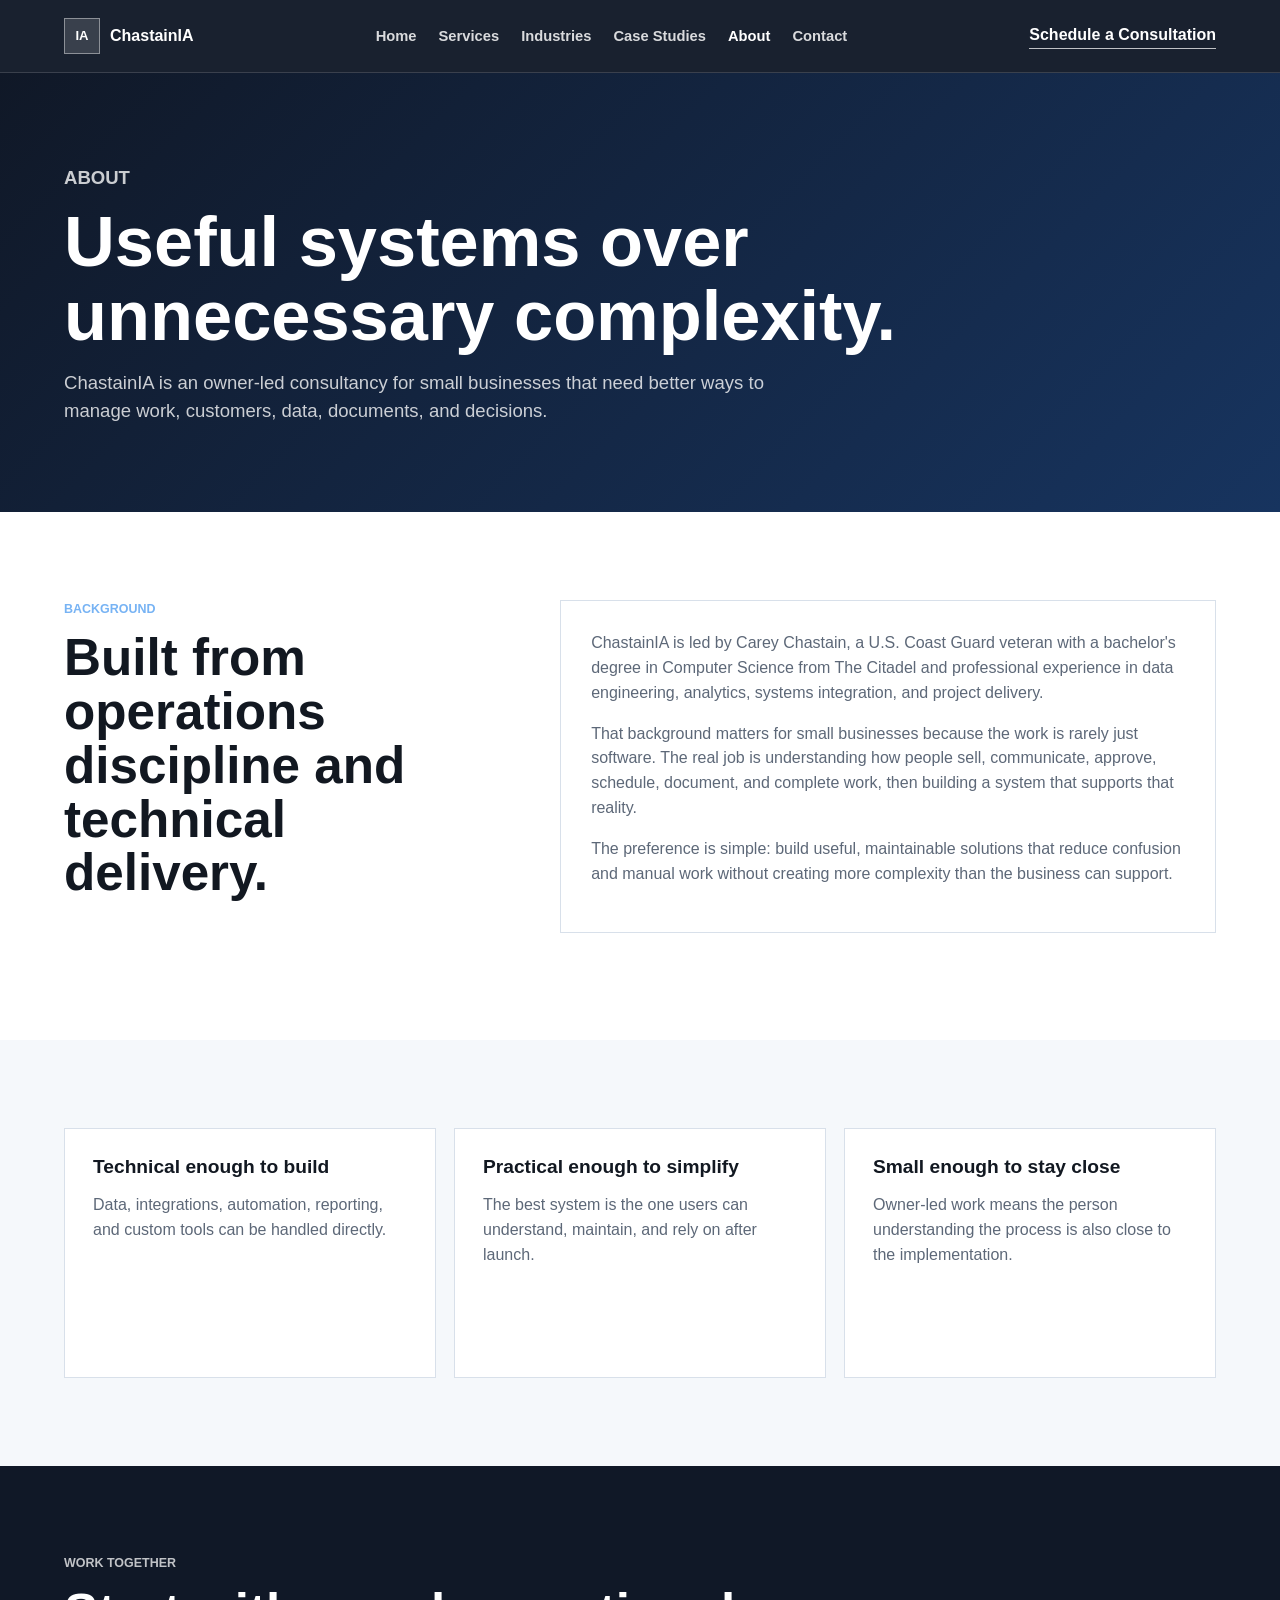
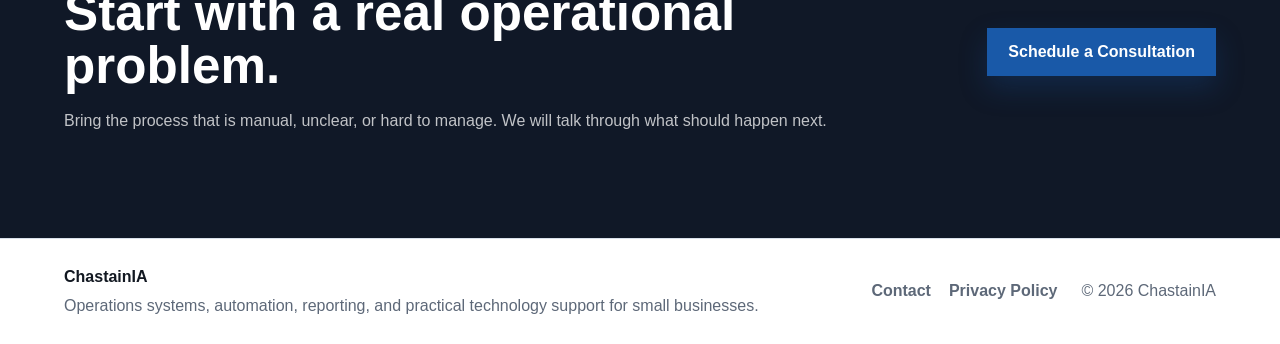
==== about.html @ 220a03b7 "Initial ChastainIA consulting website" ====
﻿<!doctype html><html lang="en"><head><meta charset="utf-8" /><meta name="viewport" content="width=device-width, initial-scale=1" /><title>About | ChastainIA</title><meta name="description" content="ChastainIA is an owner-led consultancy focused on practical automation, analytics, systems integration, and maintainable business systems for small businesses." /><link rel="stylesheet" href="styles.css" /><script src="site.js" defer></script></head><body>
<header class="site-header inner-header" aria-label="Primary navigation"><a class="brand" href="index.html" aria-label="ChastainIA home"><span class="brand-mark">IA</span><span>ChastainIA</span></a><button class="menu-toggle" type="button" aria-controls="site-nav" aria-expanded="false"><span class="sr-only">Toggle navigation</span><span></span><span></span><span></span></button><nav class="nav-links" id="site-nav" aria-label="Main navigation"><a href="index.html">Home</a><a href="services.html">Services</a><a href="industries.html">Industries</a><a href="case-studies.html">Case Studies</a><a class="active" href="about.html">About</a><a href="contact.html">Contact</a></nav><a class="nav-cta" href="contact.html">Schedule a Consultation</a></header>
<main class="page-main"><section class="page-hero"><p class="eyebrow">About</p><h1>Useful systems over unnecessary complexity.</h1><p>ChastainIA is an owner-led consultancy for small businesses that need better ways to manage work, customers, data, documents, and decisions.</p></section><section class="section split"><div class="section-heading"><p class="eyebrow">Background</p><h2>Built from operations discipline and technical delivery.</h2></div><div class="content-panel"><p>ChastainIA is led by Carey Chastain, a U.S. Coast Guard veteran with a bachelor's degree in Computer Science from The Citadel and professional experience in data engineering, analytics, systems integration, and project delivery.</p><p>That background matters for small businesses because the work is rarely just software. The real job is understanding how people sell, communicate, approve, schedule, document, and complete work, then building a system that supports that reality.</p><p>The preference is simple: build useful, maintainable solutions that reduce confusion and manual work without creating more complexity than the business can support.</p></div></section><section class="section muted-section"><div class="card-grid three"><article class="service-card"><h3>Technical enough to build</h3><p>Data, integrations, automation, reporting, and custom tools can be handled directly.</p></article><article class="service-card"><h3>Practical enough to simplify</h3><p>The best system is the one users can understand, maintain, and rely on after launch.</p></article><article class="service-card"><h3>Small enough to stay close</h3><p>Owner-led work means the person understanding the process is also close to the implementation.</p></article></div></section><section class="final-cta"><div><p class="eyebrow">Work together</p><h2>Start with a real operational problem.</h2><p>Bring the process that is manual, unclear, or hard to manage. We will talk through what should happen next.</p></div><a class="button primary" href="contact.html">Schedule a Consultation</a></section></main>
<footer class="site-footer"><div><strong>ChastainIA</strong><span>Operations systems, automation, reporting, and practical technology support for small businesses.</span></div><nav aria-label="Footer"><a href="contact.html">Contact</a><a href="privacy.html">Privacy Policy</a></nav><span>&copy; 2026 ChastainIA</span></footer></body></html>
---- styles.css ----
﻿:root {
  --ink: #121821;
  --muted: #5d6878;
  --soft: #eef3f8;
  --line: #d8e0ea;
  --paper: #ffffff;
  --cloud: #f5f8fb;
  --navy: #101827;
  --blue: #1959a8;
  --blue-dark: #0d3264;
  --green: #247a57;
  --shadow: 0 18px 44px rgba(18, 24, 33, 0.12);
}
* { box-sizing: border-box; }
html { scroll-behavior: smooth; }
body { margin: 0; color: var(--ink); background: var(--paper); font-family: "Segoe UI", Arial, sans-serif; line-height: 1.55; }
img { display: block; max-width: 100%; }
a { color: inherit; text-decoration: none; }
p { margin: 0 0 1rem; }
h1, h2, h3 { margin: 0 0 1rem; line-height: 1.05; letter-spacing: 0; }
h1 { font-size: clamp(3rem, 7vw, 6.4rem); max-width: 940px; }
h2 { font-size: clamp(2rem, 4vw, 4rem); }
h3 { font-size: 1.2rem; }
.sr-only { position: absolute; width: 1px; height: 1px; overflow: hidden; clip: rect(0, 0, 0, 0); white-space: nowrap; }
.site-header { position: fixed; z-index: 20; top: 0; left: 0; right: 0; display: flex; align-items: center; justify-content: space-between; gap: 22px; padding: 18px clamp(20px, 5vw, 72px); color: #fff; background: rgba(10, 18, 31, 0.78); backdrop-filter: blur(14px); border-bottom: 1px solid rgba(255,255,255,0.16); }
.inner-header { background: rgba(16, 24, 39, 0.96); }
.brand { display: inline-flex; align-items: center; gap: 10px; font-weight: 850; white-space: nowrap; }
.brand-mark { display: grid; place-items: center; width: 36px; height: 36px; border: 1px solid rgba(255,255,255,0.42); background: rgba(255,255,255,0.14); font-size: .82rem; }
.nav-links { display: flex; align-items: center; gap: 22px; color: rgba(255,255,255,0.84); font-size: .92rem; font-weight: 700; }
.nav-links a:hover, .nav-links a.active, .nav-cta:hover { color: #fff; }
.nav-cta { color: #fff; font-weight: 800; border-bottom: 1px solid rgba(255,255,255,.72); white-space: nowrap; }
.menu-toggle { display: none; width: 44px; height: 40px; padding: 8px; border: 1px solid rgba(255,255,255,.28); background: rgba(255,255,255,.08); }
.menu-toggle span:not(.sr-only) { display: block; height: 2px; margin: 5px 0; background: #fff; }
.hero { position: relative; min-height: 88vh; display: grid; align-items: center; overflow: hidden; padding: 138px clamp(20px, 5vw, 72px) 72px; color: #fff; }
.hero-media, .hero-overlay { position: absolute; inset: 0; }
.hero-media img { width: 100%; height: 100%; object-fit: cover; }
.hero-overlay { background: linear-gradient(90deg, rgba(4,12,24,.95) 0%, rgba(4,12,24,.82) 42%, rgba(4,12,24,.38) 76%, rgba(4,12,24,.2) 100%); }
.hero-content { position: relative; z-index: 1; max-width: 880px; }
.hero-copy, .page-hero p { max-width: 760px; color: rgba(255,255,255,.84); font-size: 1.16rem; }
.eyebrow { margin: 0 0 12px; color: #77b3f4; font-size: .78rem; font-weight: 850; letter-spacing: 0; text-transform: uppercase; }
.hero-actions { display: flex; flex-wrap: wrap; gap: 14px; align-items: center; margin-top: 28px; }
.button { display: inline-flex; align-items: center; justify-content: center; min-height: 48px; padding: 0 20px; border: 1px solid transparent; font-weight: 850; text-align: center; }
.button.primary { color: #fff; background: var(--blue); box-shadow: 0 12px 28px rgba(25,89,168,.25); }
.button.secondary { color: #fff; border-color: rgba(255,255,255,.36); background: rgba(255,255,255,.08); }
.text-link { color: var(--blue); font-weight: 850; border-bottom: 1px solid rgba(25,89,168,.36); }
.proof-band { display: grid; grid-template-columns: repeat(3, minmax(0,1fr)); gap: 1px; background: var(--line); border-bottom: 1px solid var(--line); }
.proof-band div { display: grid; gap: 4px; padding: 28px clamp(20px, 4vw, 52px); background: #fff; }
.proof-band strong { font-size: 1.02rem; }
.proof-band span, .service-card p, .industry-card p, .industry-detail p, .timeline p, .detail-card p, .content-panel p, .contact-aside p, .case-sections p, .narrow p { color: var(--muted); }
.section, .final-cta { padding: 88px clamp(20px, 5vw, 72px); }
.page-main { padding-top: 72px; }
.page-hero { padding: 92px clamp(20px, 5vw, 72px) 70px; color: #fff; background: linear-gradient(135deg, #101827 0%, #17345f 100%); }
.page-hero h1 { font-size: clamp(2.8rem, 5.5vw, 5.4rem); }
.page-hero p { color: rgba(255,255,255,.78); }
.section-heading { max-width: 820px; margin-bottom: 36px; }
.wide-heading { max-width: 980px; }
.with-action { display: flex; align-items: end; justify-content: space-between; gap: 24px; max-width: none; }
.split { display: grid; grid-template-columns: minmax(260px,.78fr) minmax(320px,1.22fr); gap: clamp(30px, 6vw, 86px); align-items: start; }
.sticky-heading { position: sticky; top: 108px; }
.muted-section { background: var(--cloud); }
.statement-band { padding: 44px clamp(20px, 5vw, 72px); color: #fff; background: var(--blue-dark); }
.statement-band p { max-width: 980px; margin: 0; font-size: clamp(1.6rem, 3vw, 3rem); font-weight: 850; line-height: 1.08; }
.card-grid { display: grid; gap: 18px; }
.card-grid.three { grid-template-columns: repeat(3, minmax(0,1fr)); }
.card-grid.two { grid-template-columns: repeat(2, minmax(0,1fr)); }
.five-cards { grid-template-columns: repeat(5, minmax(0,1fr)); }
.service-card, .industry-card, .industry-detail, .detail-card, .case-card, .content-panel, .contact-form, .contact-aside { background: #fff; border: 1px solid var(--line); }
.service-card, .industry-card, .industry-detail { min-height: 250px; padding: 28px; }
.card-icon, .detail-card > span { display: inline-flex; margin-bottom: 34px; color: var(--blue); font-weight: 900; }
.problem-list { display: grid; gap: 14px; }
.problem-list article { padding: 22px; border-left: 4px solid var(--blue); background: var(--cloud); }
.problem-list p { color: var(--muted); margin: 0; }
.service-stack { display: grid; gap: 16px; }
.detail-card { display: grid; grid-template-columns: 70px 1fr; gap: 18px; padding: 28px; }
.detail-card h2 { font-size: clamp(1.45rem, 2.4vw, 2.3rem); }
.timeline { display: grid; grid-template-columns: repeat(3, minmax(0,1fr)); border-top: 1px solid var(--line); }
.timeline.five { grid-template-columns: repeat(5, minmax(0,1fr)); }
.timeline article { padding: 28px 24px 8px 0; border-right: 1px solid var(--line); }
.timeline article:last-child { border-right: 0; }
.timeline span { display: block; margin-bottom: 14px; color: var(--blue-dark); font-size: 1.12rem; font-weight: 900; }
.featured-case { display: grid; grid-template-columns: 1fr .9fr; gap: 24px; align-items: start; padding: 30px; box-shadow: var(--shadow); }
.check-list { display: grid; gap: 10px; padding: 0; margin: 0; list-style: none; }
.check-list li { position: relative; padding-left: 28px; color: #263345; font-weight: 750; }
.check-list li::before { content: ""; position: absolute; left: 0; top: 8px; width: 12px; height: 12px; background: var(--green); }
.outcome-row { grid-column: 1 / -1; display: flex; flex-wrap: wrap; gap: 10px; }
.outcome-row span { padding: 9px 12px; background: var(--soft); color: #263345; font-weight: 750; }
.case-study-layout { display: grid; gap: 32px; }
.case-study-layout > header { max-width: 980px; }
.case-sections { display: grid; gap: 18px; }
.case-sections section { padding: 28px; background: #fff; border: 1px solid var(--line); }
.content-panel { padding: 30px; }
.contact-layout { display: grid; grid-template-columns: .8fr 1.2fr; gap: 24px; align-items: start; }
.contact-aside, .contact-form { padding: 28px; }
.contact-form { display: grid; gap: 10px; }
.contact-form label { font-weight: 800; }
.contact-form input, .contact-form textarea { width: 100%; padding: 13px 14px; border: 1px solid #b9c5d4; font: inherit; color: var(--ink); background: #fff; }
.contact-form input:focus, .contact-form textarea:focus { outline: 3px solid rgba(25,89,168,.22); border-color: var(--blue); }
.form-note { color: var(--muted); font-size: .92rem; }
.narrow { max-width: 860px; }
.narrow h2 { font-size: 1.8rem; margin-top: 28px; }
.final-cta { display: flex; justify-content: space-between; gap: 24px; align-items: center; color: #fff; background: var(--navy); }
.final-cta div { max-width: 820px; }
.final-cta p { color: rgba(255,255,255,.74); }
.site-footer { display: grid; grid-template-columns: 1.4fr auto auto; gap: 24px; align-items: center; padding: 26px clamp(20px, 5vw, 72px); color: var(--muted); border-top: 1px solid var(--line); }
.site-footer div { display: grid; gap: 4px; }
.site-footer strong { color: var(--ink); }
.site-footer nav { display: flex; gap: 18px; font-weight: 750; }
@media (max-width: 1120px) { .five-cards, .timeline.five { grid-template-columns: repeat(2, minmax(0,1fr)); } }
@media (max-width: 900px) { .site-header { position: absolute; align-items: center; } .menu-toggle { display: block; margin-left: auto; } .nav-cta { display: none; } .nav-links { position: absolute; top: 100%; left: 0; right: 0; display: none; flex-direction: column; align-items: stretch; gap: 0; padding: 10px 20px 22px; background: rgba(16,24,39,.98); border-bottom: 1px solid rgba(255,255,255,.16); } .nav-links.open { display: flex; } .nav-links a { padding: 12px 0; border-top: 1px solid rgba(255,255,255,.1); } .hero { min-height: 92vh; padding-top: 112px; } .hero-overlay { background: rgba(4,12,24,.76); } .proof-band, .split, .card-grid.three, .card-grid.two, .five-cards, .timeline, .timeline.five, .featured-case, .contact-layout { grid-template-columns: 1fr; } .sticky-heading { position: static; } .timeline article { border-right: 0; border-bottom: 1px solid var(--line); } .with-action, .final-cta, .site-footer { display: flex; flex-direction: column; align-items: flex-start; } }
@media (max-width: 560px) { h1 { font-size: 3rem; } .page-hero h1 { font-size: 2.7rem; } .hero-copy, .page-hero p { font-size: 1rem; } .button { width: 100%; } .section, .final-cta { padding-top: 62px; padding-bottom: 62px; } .detail-card { grid-template-columns: 1fr; } }
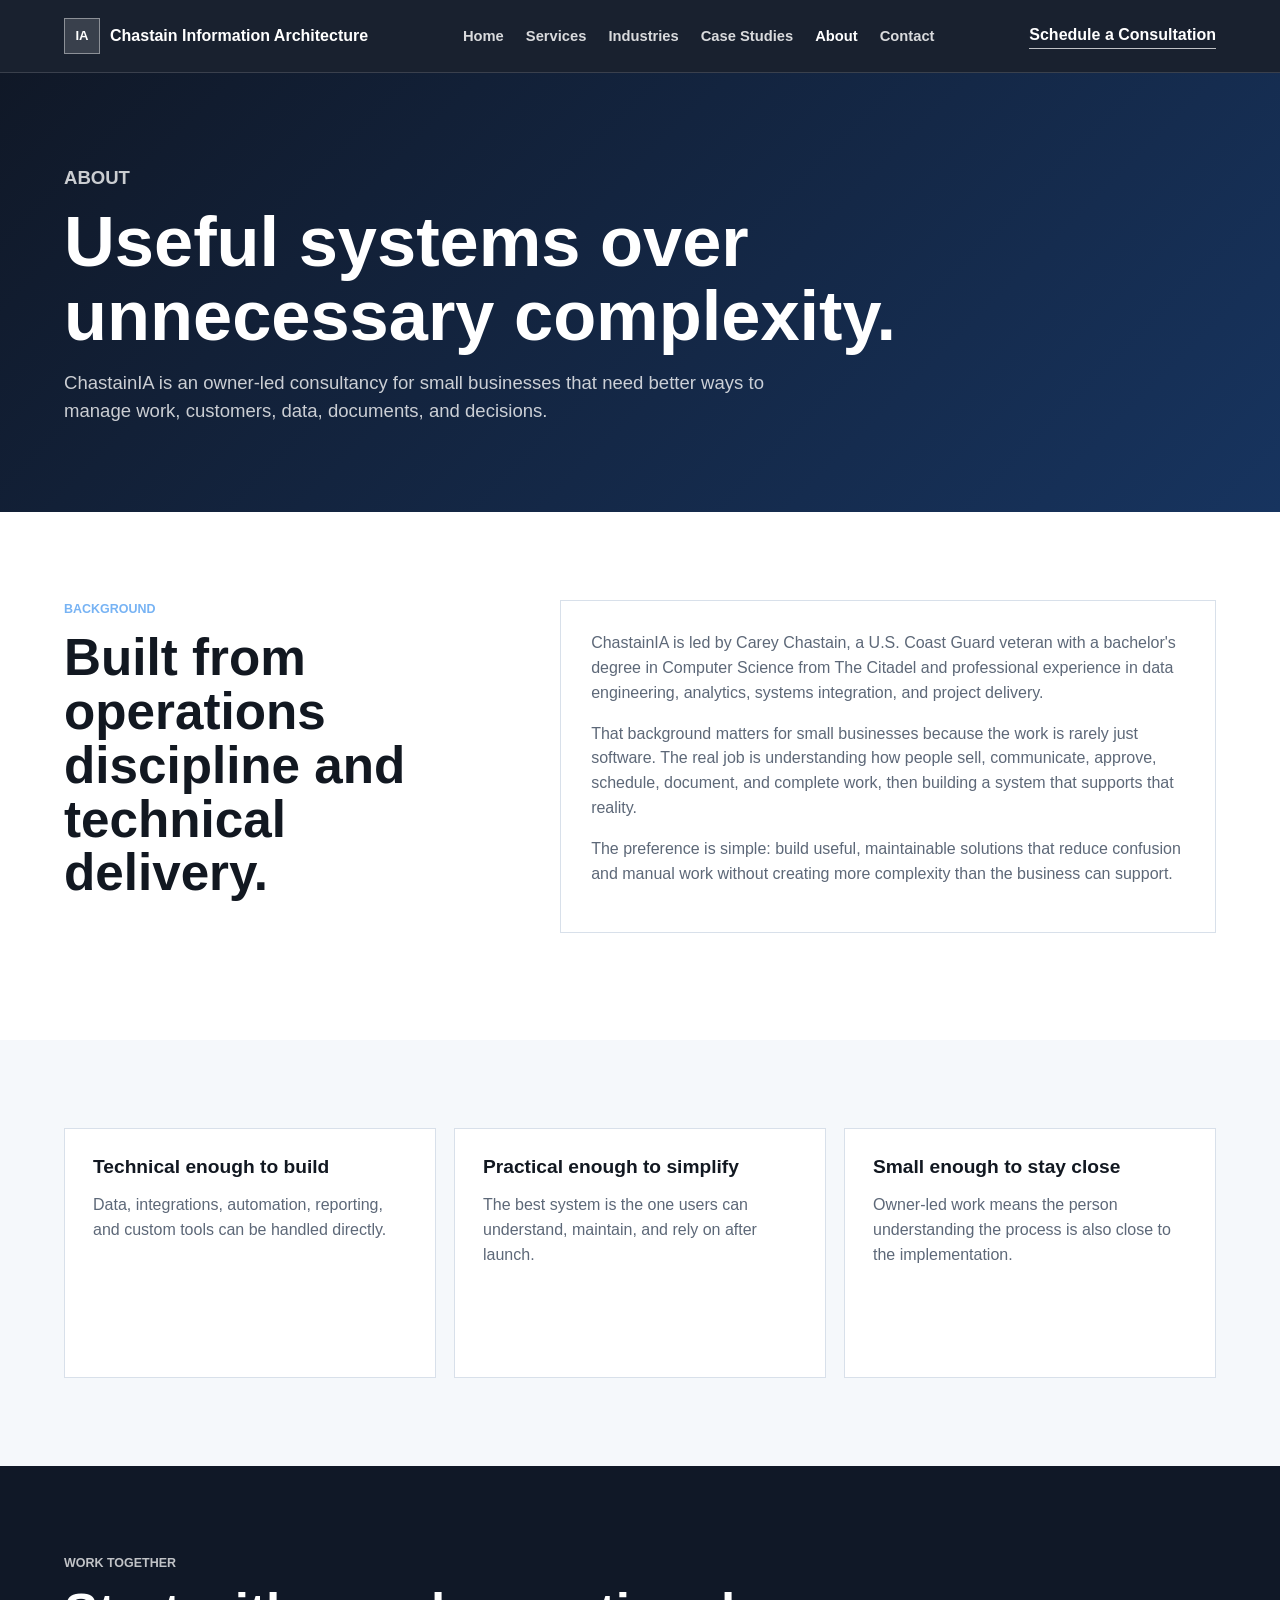
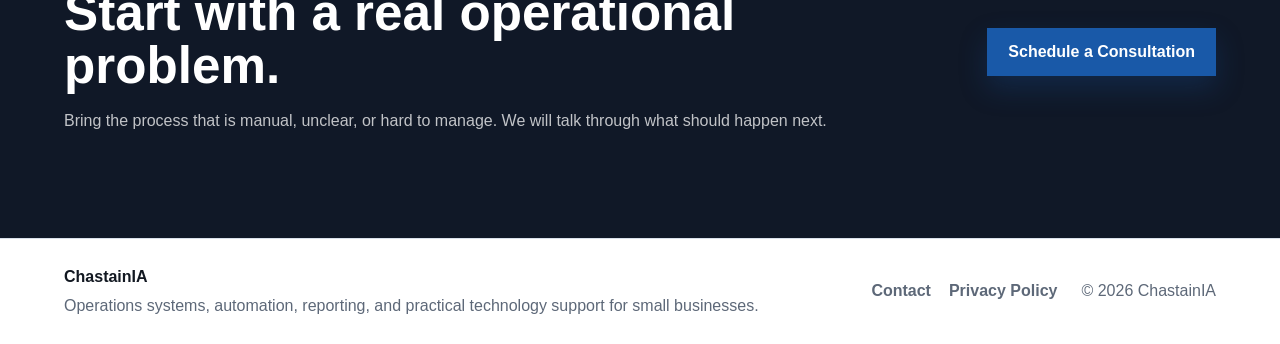
==== commit 139fba63: "Initial prod website commit" ====
--- a/about.html
+++ b/about.html
@@ -1,4 +1,6 @@
 ﻿<!doctype html><html lang="en"><head><meta charset="utf-8" /><meta name="viewport" content="width=device-width, initial-scale=1" /><title>About | ChastainIA</title><meta name="description" content="ChastainIA is an owner-led consultancy focused on practical automation, analytics, systems integration, and maintainable business systems for small businesses." /><link rel="stylesheet" href="styles.css" /><script src="site.js" defer></script></head><body>
-<header class="site-header inner-header" aria-label="Primary navigation"><a class="brand" href="index.html" aria-label="ChastainIA home"><span class="brand-mark">IA</span><span>ChastainIA</span></a><button class="menu-toggle" type="button" aria-controls="site-nav" aria-expanded="false"><span class="sr-only">Toggle navigation</span><span></span><span></span><span></span></button><nav class="nav-links" id="site-nav" aria-label="Main navigation"><a href="index.html">Home</a><a href="services.html">Services</a><a href="industries.html">Industries</a><a href="case-studies.html">Case Studies</a><a class="active" href="about.html">About</a><a href="contact.html">Contact</a></nav><a class="nav-cta" href="contact.html">Schedule a Consultation</a></header>
+<header class="site-header inner-header" aria-label="Primary navigation"><a class="brand" href="index.html" aria-label="ChastainIA home"><span class="brand-mark">IA</span><span>Chastain Information Architecture</span></a><button class="menu-toggle" type="button" aria-controls="site-nav" aria-expanded="false"><span class="sr-only">Toggle navigation</span><span></span><span></span><span></span></button><nav class="nav-links" id="site-nav" aria-label="Main navigation"><a href="index.html">Home</a><a href="services.html">Services</a><a href="industries.html">Industries</a><a href="case-studies.html">Case Studies</a><a class="active" href="about.html">About</a><a href="contact.html">Contact</a></nav><a class="nav-cta" href="contact.html">Schedule a Consultation</a></header>
 <main class="page-main"><section class="page-hero"><p class="eyebrow">About</p><h1>Useful systems over unnecessary complexity.</h1><p>ChastainIA is an owner-led consultancy for small businesses that need better ways to manage work, customers, data, documents, and decisions.</p></section><section class="section split"><div class="section-heading"><p class="eyebrow">Background</p><h2>Built from operations discipline and technical delivery.</h2></div><div class="content-panel"><p>ChastainIA is led by Carey Chastain, a U.S. Coast Guard veteran with a bachelor's degree in Computer Science from The Citadel and professional experience in data engineering, analytics, systems integration, and project delivery.</p><p>That background matters for small businesses because the work is rarely just software. The real job is understanding how people sell, communicate, approve, schedule, document, and complete work, then building a system that supports that reality.</p><p>The preference is simple: build useful, maintainable solutions that reduce confusion and manual work without creating more complexity than the business can support.</p></div></section><section class="section muted-section"><div class="card-grid three"><article class="service-card"><h3>Technical enough to build</h3><p>Data, integrations, automation, reporting, and custom tools can be handled directly.</p></article><article class="service-card"><h3>Practical enough to simplify</h3><p>The best system is the one users can understand, maintain, and rely on after launch.</p></article><article class="service-card"><h3>Small enough to stay close</h3><p>Owner-led work means the person understanding the process is also close to the implementation.</p></article></div></section><section class="final-cta"><div><p class="eyebrow">Work together</p><h2>Start with a real operational problem.</h2><p>Bring the process that is manual, unclear, or hard to manage. We will talk through what should happen next.</p></div><a class="button primary" href="contact.html">Schedule a Consultation</a></section></main>
 <footer class="site-footer"><div><strong>ChastainIA</strong><span>Operations systems, automation, reporting, and practical technology support for small businesses.</span></div><nav aria-label="Footer"><a href="contact.html">Contact</a><a href="privacy.html">Privacy Policy</a></nav><span>&copy; 2026 ChastainIA</span></footer></body></html>
+
+
--- a/styles.css
+++ b/styles.css
@@ -24,7 +24,7 @@
 .sr-only { position: absolute; width: 1px; height: 1px; overflow: hidden; clip: rect(0, 0, 0, 0); white-space: nowrap; }
 .site-header { position: fixed; z-index: 20; top: 0; left: 0; right: 0; display: flex; align-items: center; justify-content: space-between; gap: 22px; padding: 18px clamp(20px, 5vw, 72px); color: #fff; background: rgba(10, 18, 31, 0.78); backdrop-filter: blur(14px); border-bottom: 1px solid rgba(255,255,255,0.16); }
 .inner-header { background: rgba(16, 24, 39, 0.96); }
-.brand { display: inline-flex; align-items: center; gap: 10px; font-weight: 850; white-space: nowrap; }
+.brand { display: inline-flex; align-items: center; gap: 10px; font-weight: 850; line-height: 1.05; max-width: 360px; }
 .brand-mark { display: grid; place-items: center; width: 36px; height: 36px; border: 1px solid rgba(255,255,255,0.42); background: rgba(255,255,255,0.14); font-size: .82rem; }
 .nav-links { display: flex; align-items: center; gap: 22px; color: rgba(255,255,255,0.84); font-size: .92rem; font-weight: 700; }
 .nav-links a:hover, .nav-links a.active, .nav-cta:hover { color: #fff; }
@@ -105,6 +105,7 @@
 .site-footer div { display: grid; gap: 4px; }
 .site-footer strong { color: var(--ink); }
 .site-footer nav { display: flex; gap: 18px; font-weight: 750; }
-@media (max-width: 1120px) { .five-cards, .timeline.five { grid-template-columns: repeat(2, minmax(0,1fr)); } }
+@media (max-width: 1120px) { .five-cards, .timeline.five { grid-template-columns: repeat(2, minmax(0,1fr)); } .brand { max-width: 280px; } }
 @media (max-width: 900px) { .site-header { position: absolute; align-items: center; } .menu-toggle { display: block; margin-left: auto; } .nav-cta { display: none; } .nav-links { position: absolute; top: 100%; left: 0; right: 0; display: none; flex-direction: column; align-items: stretch; gap: 0; padding: 10px 20px 22px; background: rgba(16,24,39,.98); border-bottom: 1px solid rgba(255,255,255,.16); } .nav-links.open { display: flex; } .nav-links a { padding: 12px 0; border-top: 1px solid rgba(255,255,255,.1); } .hero { min-height: 92vh; padding-top: 112px; } .hero-overlay { background: rgba(4,12,24,.76); } .proof-band, .split, .card-grid.three, .card-grid.two, .five-cards, .timeline, .timeline.five, .featured-case, .contact-layout { grid-template-columns: 1fr; } .sticky-heading { position: static; } .timeline article { border-right: 0; border-bottom: 1px solid var(--line); } .with-action, .final-cta, .site-footer { display: flex; flex-direction: column; align-items: flex-start; } }
 @media (max-width: 560px) { h1 { font-size: 3rem; } .page-hero h1 { font-size: 2.7rem; } .hero-copy, .page-hero p { font-size: 1rem; } .button { width: 100%; } .section, .final-cta { padding-top: 62px; padding-bottom: 62px; } .detail-card { grid-template-columns: 1fr; } }
+
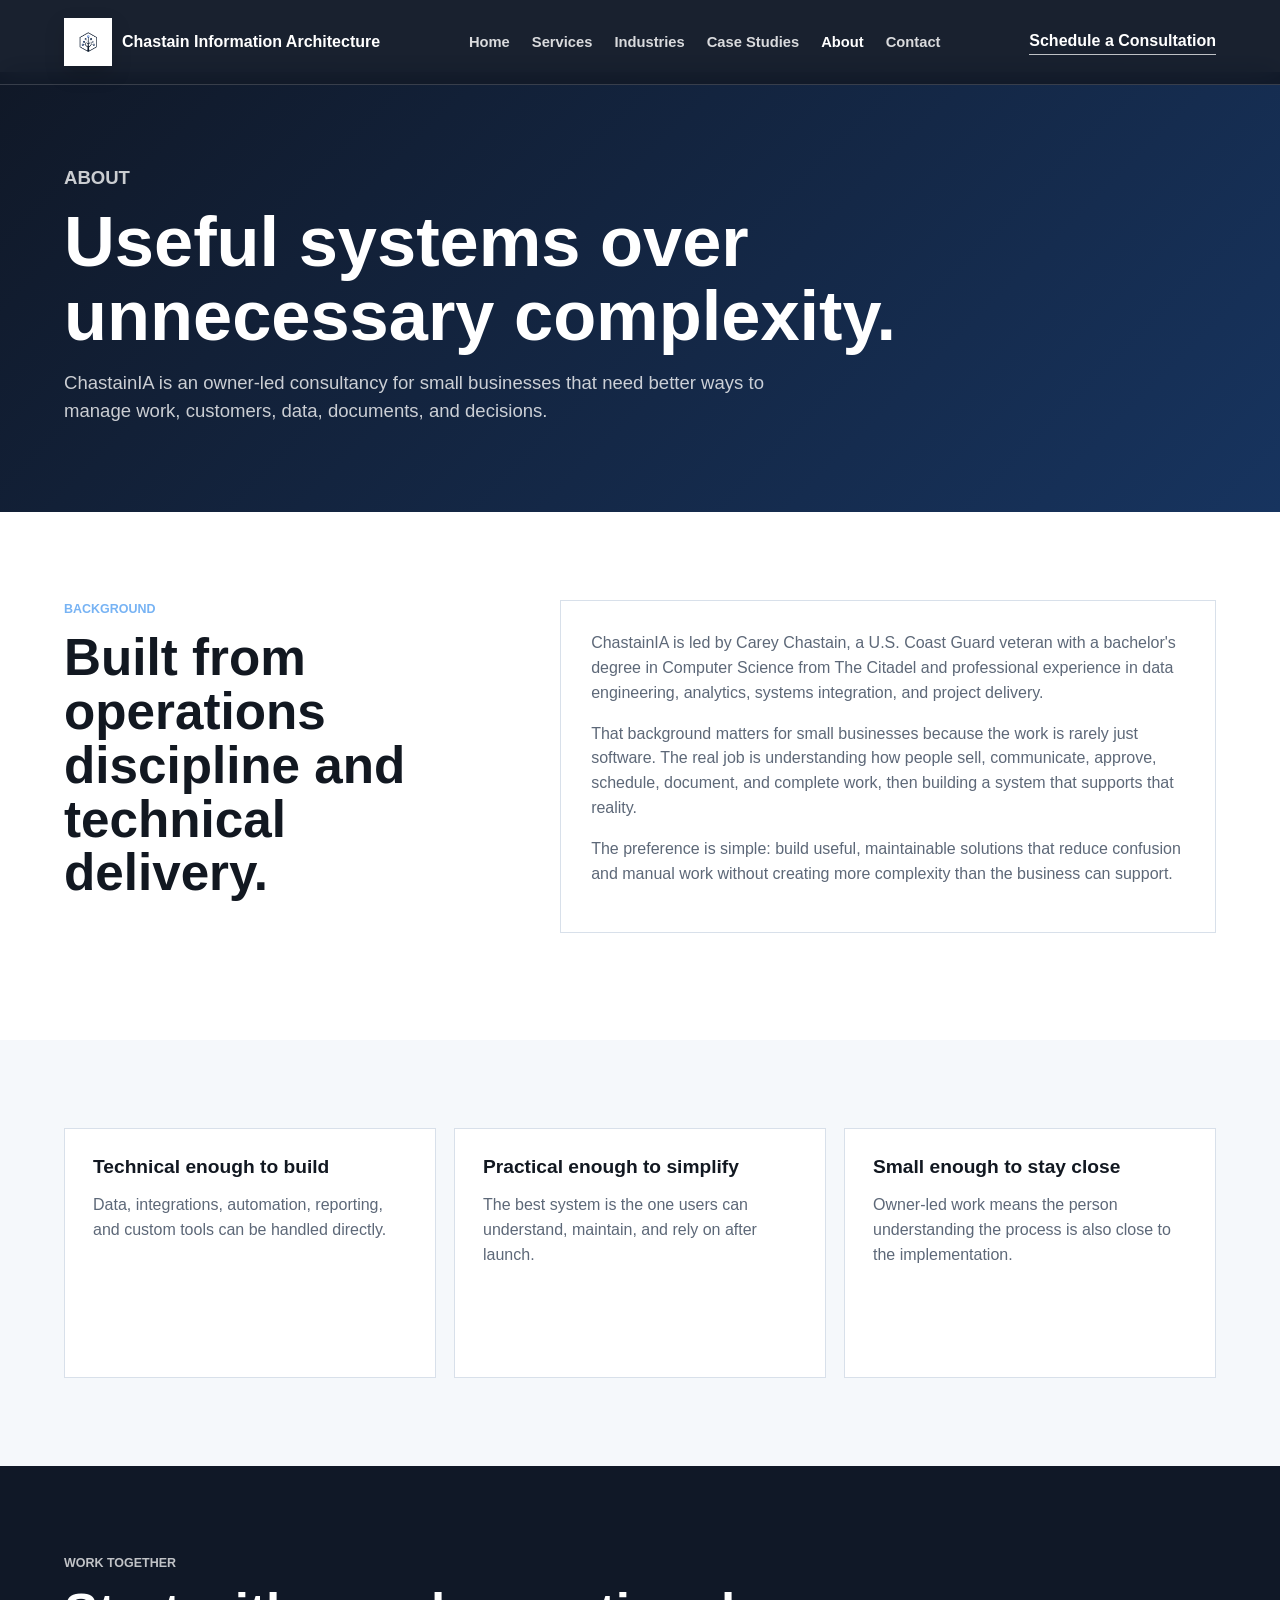
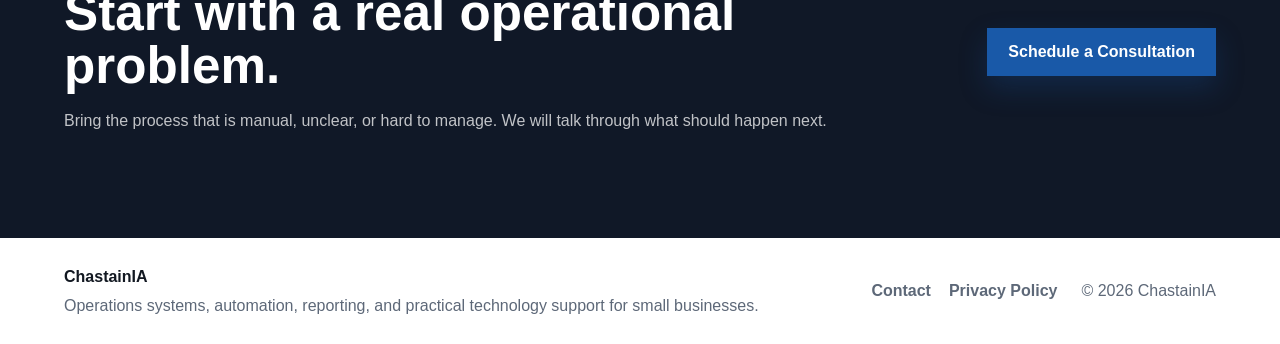
==== commit 8f851659: "prod chastainia style commit" ====
--- a/about.html
+++ b/about.html
@@ -1,6 +1,9 @@
-﻿<!doctype html><html lang="en"><head><meta charset="utf-8" /><meta name="viewport" content="width=device-width, initial-scale=1" /><title>About | ChastainIA</title><meta name="description" content="ChastainIA is an owner-led consultancy focused on practical automation, analytics, systems integration, and maintainable business systems for small businesses." /><link rel="stylesheet" href="styles.css" /><script src="site.js" defer></script></head><body>
-<header class="site-header inner-header" aria-label="Primary navigation"><a class="brand" href="index.html" aria-label="ChastainIA home"><span class="brand-mark">IA</span><span>Chastain Information Architecture</span></a><button class="menu-toggle" type="button" aria-controls="site-nav" aria-expanded="false"><span class="sr-only">Toggle navigation</span><span></span><span></span><span></span></button><nav class="nav-links" id="site-nav" aria-label="Main navigation"><a href="index.html">Home</a><a href="services.html">Services</a><a href="industries.html">Industries</a><a href="case-studies.html">Case Studies</a><a class="active" href="about.html">About</a><a href="contact.html">Contact</a></nav><a class="nav-cta" href="contact.html">Schedule a Consultation</a></header>
+﻿<!doctype html><html lang="en"><head><meta charset="utf-8" /><meta name="viewport" content="width=device-width, initial-scale=1" /><title>About | ChastainIA</title><meta name="description" content="ChastainIA is an owner-led consultancy focused on practical automation, analytics, systems integration, and maintainable business systems for small businesses." /><link rel="stylesheet" href="styles.css?v=3" /><script src="site.js" defer></script></head><body>
+<header class="site-header inner-header" aria-label="Primary navigation"><a class="brand" href="index.html" aria-label="ChastainIA home"><span class="brand-mark"><img src="assets/chastainia-icon-512x512.png" alt="" /></span><span>Chastain Information Architecture</span></a><button class="menu-toggle" type="button" aria-controls="site-nav" aria-expanded="false"><span class="sr-only">Toggle navigation</span><span></span><span></span><span></span></button><nav class="nav-links" id="site-nav" aria-label="Main navigation"><a href="index.html">Home</a><a href="services.html">Services</a><a href="industries.html">Industries</a><a href="case-studies.html">Case Studies</a><a class="active" href="about.html">About</a><a href="contact.html">Contact</a></nav><a class="nav-cta" href="contact.html">Schedule a Consultation</a></header>
 <main class="page-main"><section class="page-hero"><p class="eyebrow">About</p><h1>Useful systems over unnecessary complexity.</h1><p>ChastainIA is an owner-led consultancy for small businesses that need better ways to manage work, customers, data, documents, and decisions.</p></section><section class="section split"><div class="section-heading"><p class="eyebrow">Background</p><h2>Built from operations discipline and technical delivery.</h2></div><div class="content-panel"><p>ChastainIA is led by Carey Chastain, a U.S. Coast Guard veteran with a bachelor's degree in Computer Science from The Citadel and professional experience in data engineering, analytics, systems integration, and project delivery.</p><p>That background matters for small businesses because the work is rarely just software. The real job is understanding how people sell, communicate, approve, schedule, document, and complete work, then building a system that supports that reality.</p><p>The preference is simple: build useful, maintainable solutions that reduce confusion and manual work without creating more complexity than the business can support.</p></div></section><section class="section muted-section"><div class="card-grid three"><article class="service-card"><h3>Technical enough to build</h3><p>Data, integrations, automation, reporting, and custom tools can be handled directly.</p></article><article class="service-card"><h3>Practical enough to simplify</h3><p>The best system is the one users can understand, maintain, and rely on after launch.</p></article><article class="service-card"><h3>Small enough to stay close</h3><p>Owner-led work means the person understanding the process is also close to the implementation.</p></article></div></section><section class="final-cta"><div><p class="eyebrow">Work together</p><h2>Start with a real operational problem.</h2><p>Bring the process that is manual, unclear, or hard to manage. We will talk through what should happen next.</p></div><a class="button primary" href="contact.html">Schedule a Consultation</a></section></main>
 <footer class="site-footer"><div><strong>ChastainIA</strong><span>Operations systems, automation, reporting, and practical technology support for small businesses.</span></div><nav aria-label="Footer"><a href="contact.html">Contact</a><a href="privacy.html">Privacy Policy</a></nav><span>&copy; 2026 ChastainIA</span></footer></body></html>
 
 
+
+
+
--- a/styles.css
+++ b/styles.css
@@ -25,7 +25,8 @@
 .site-header { position: fixed; z-index: 20; top: 0; left: 0; right: 0; display: flex; align-items: center; justify-content: space-between; gap: 22px; padding: 18px clamp(20px, 5vw, 72px); color: #fff; background: rgba(10, 18, 31, 0.78); backdrop-filter: blur(14px); border-bottom: 1px solid rgba(255,255,255,0.16); }
 .inner-header { background: rgba(16, 24, 39, 0.96); }
 .brand { display: inline-flex; align-items: center; gap: 10px; font-weight: 850; line-height: 1.05; max-width: 360px; }
-.brand-mark { display: grid; place-items: center; width: 36px; height: 36px; border: 1px solid rgba(255,255,255,0.42); background: rgba(255,255,255,0.14); font-size: .82rem; }
+.brand-mark { display: grid; place-items: center; width: 48px; height: 48px; flex: 0 0 auto; overflow: hidden; border: 1px solid rgba(255,255,255,0.72); background: #ffffff; box-shadow: 0 8px 20px rgba(0,0,0,0.18); }
+.brand-mark img { width: 100%; height: 100%; object-fit: contain; padding: 6px; }
 .nav-links { display: flex; align-items: center; gap: 22px; color: rgba(255,255,255,0.84); font-size: .92rem; font-weight: 700; }
 .nav-links a:hover, .nav-links a.active, .nav-cta:hover { color: #fff; }
 .nav-cta { color: #fff; font-weight: 800; border-bottom: 1px solid rgba(255,255,255,.72); white-space: nowrap; }
@@ -73,7 +74,7 @@
 .service-stack { display: grid; gap: 16px; }
 .detail-card { display: grid; grid-template-columns: 70px 1fr; gap: 18px; padding: 28px; }
 .detail-card h2 { font-size: clamp(1.45rem, 2.4vw, 2.3rem); }
-.timeline { display: grid; grid-template-columns: repeat(3, minmax(0,1fr)); border-top: 1px solid var(--line); }
+.timeline { display: grid; grid-template-columns: repeat(3, minmax(0,1fr)); border-top: 1px solid rgba(255,255,255,.1); }
 .timeline.five { grid-template-columns: repeat(5, minmax(0,1fr)); }
 .timeline article { padding: 28px 24px 8px 0; border-right: 1px solid var(--line); }
 .timeline article:last-child { border-right: 0; }
@@ -101,7 +102,7 @@
 .final-cta { display: flex; justify-content: space-between; gap: 24px; align-items: center; color: #fff; background: var(--navy); }
 .final-cta div { max-width: 820px; }
 .final-cta p { color: rgba(255,255,255,.74); }
-.site-footer { display: grid; grid-template-columns: 1.4fr auto auto; gap: 24px; align-items: center; padding: 26px clamp(20px, 5vw, 72px); color: var(--muted); border-top: 1px solid var(--line); }
+.site-footer { display: grid; grid-template-columns: 1.4fr auto auto; gap: 24px; align-items: center; padding: 26px clamp(20px, 5vw, 72px); color: var(--muted); border-top: 1px solid rgba(255,255,255,.1); }
 .site-footer div { display: grid; gap: 4px; }
 .site-footer strong { color: var(--ink); }
 .site-footer nav { display: flex; gap: 18px; font-weight: 750; }
@@ -109,3 +110,9 @@
 @media (max-width: 900px) { .site-header { position: absolute; align-items: center; } .menu-toggle { display: block; margin-left: auto; } .nav-cta { display: none; } .nav-links { position: absolute; top: 100%; left: 0; right: 0; display: none; flex-direction: column; align-items: stretch; gap: 0; padding: 10px 20px 22px; background: rgba(16,24,39,.98); border-bottom: 1px solid rgba(255,255,255,.16); } .nav-links.open { display: flex; } .nav-links a { padding: 12px 0; border-top: 1px solid rgba(255,255,255,.1); } .hero { min-height: 92vh; padding-top: 112px; } .hero-overlay { background: rgba(4,12,24,.76); } .proof-band, .split, .card-grid.three, .card-grid.two, .five-cards, .timeline, .timeline.five, .featured-case, .contact-layout { grid-template-columns: 1fr; } .sticky-heading { position: static; } .timeline article { border-right: 0; border-bottom: 1px solid var(--line); } .with-action, .final-cta, .site-footer { display: flex; flex-direction: column; align-items: flex-start; } }
 @media (max-width: 560px) { h1 { font-size: 3rem; } .page-hero h1 { font-size: 2.7rem; } .hero-copy, .page-hero p { font-size: 1rem; } .button { width: 100%; } .section, .final-cta { padding-top: 62px; padding-bottom: 62px; } .detail-card { grid-template-columns: 1fr; } }
 
+
+
+
+
+
+
